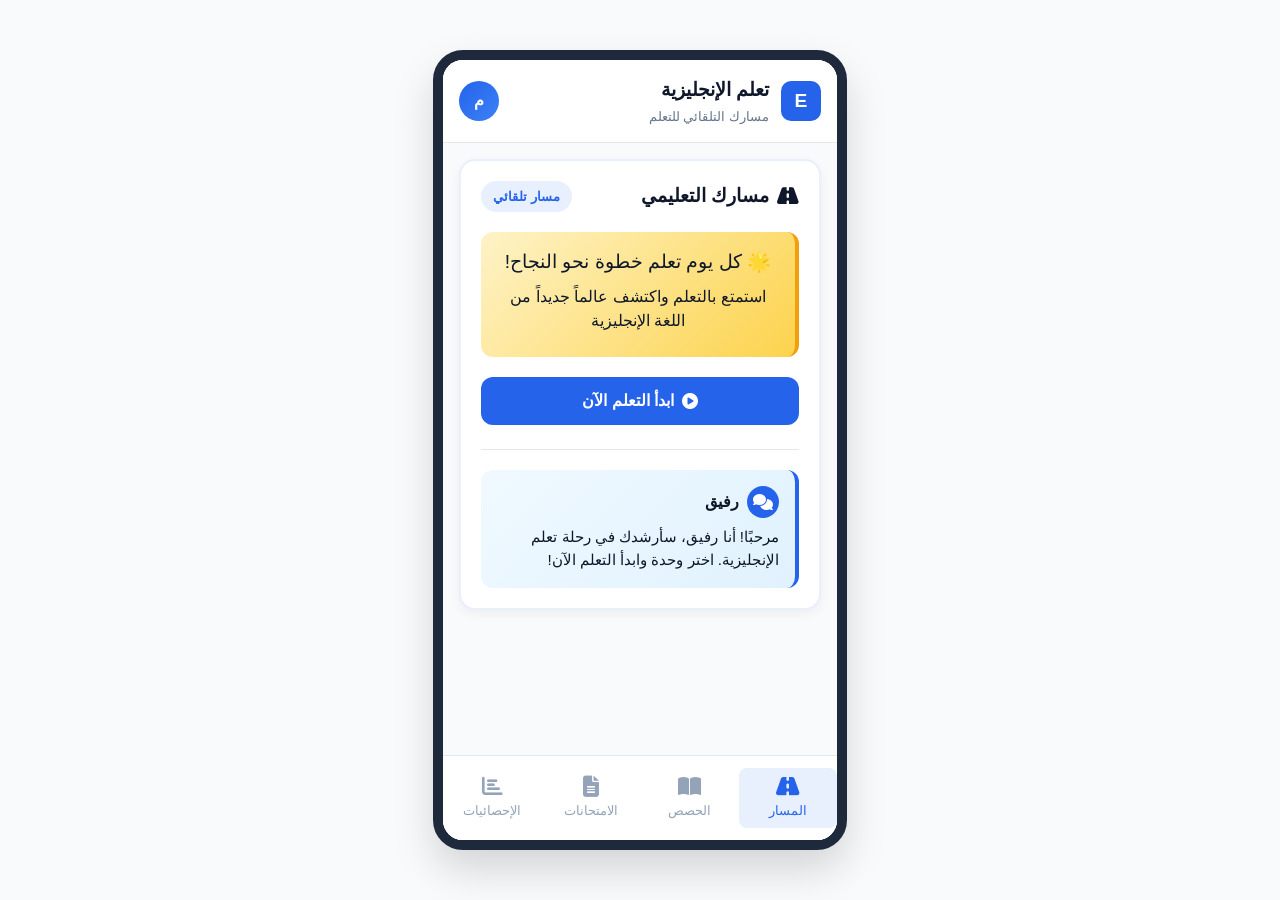
==== index.html @ 29ded464 "Add files via upload" ====
<!DOCTYPE html>
<html lang="ar" dir="rtl">
<head>
    <meta charset="UTF-8">
    <meta name="viewport" content="width=device-width, initial-scale=1.0">
    <title>منصة تعلم الإنجليزية</title>
    <link rel="stylesheet" href="https://cdnjs.cloudflare.com/ajax/libs/font-awesome/6.4.0/css/all.min.css">
    <link rel="stylesheet" href="style.css">
    <link rel="stylesheet" href="exams.css">
</head>
<body>
    <!-- تطبيق الهاتف الرئيسي -->
    <div class="phone-container">
        <!-- شاشة المسار (الصفحة الرئيسية) -->
        <div id="path-screen" class="screen active">
            <header class="app-header">
                <div class="logo">
                    <div class="logo-icon">E</div>
                    <div class="logo-text">
                        <h1>تعلم الإنجليزية</h1>
                        <p>مسارك التلقائي للتعلم</p>
                    </div>
                </div>
                <div class="user-profile">
                    <div class="user-avatar">م</div>
                </div>
            </header>

            <main class="main-content">
                <div class="card path-card">
                    <div class="path-header">
                        <h2><i class="fas fa-road"></i> مسارك التعليمي</h2>
                        <span class="badge">مسار تلقائي</span>
                    </div>
                    
                    <div class="motivational-message">
                        <p>🌟 كل يوم تعلم خطوة نحو النجاح!</p>
                        <p>استمتع بالتعلم واكتشف عالماً جديداً من اللغة الإنجليزية</p>
                    </div>
                    
                    <button class="btn btn-primary" onclick="openUnitSelector()">
                        <i class="fas fa-play-circle"></i> ابدأ التعلم الآن
                    </button>
                    
                    <div class="guide-container">
                        <div class="guide-card">
                            <div class="guide-header">
                                <div class="guide-icon"><i class="fas fa-comments"></i></div>
                                <h4>رفيق</h4>
                            </div>
                            <p class="guide-message">مرحبًا! أنا رفيق، سأرشدك في رحلة تعلم الإنجليزية. اختر وحدة وابدأ التعلم الآن!</p>
                        </div>
                    </div>
                </div>
            </main>
        </div>

        <!-- شاشة الحصص -->
        <div id="lessons-screen" class="screen">
            <header class="app-header">
                <div class="logo">
                    <div class="logo-icon">E</div>
                    <div class="logo-text">
                        <h1>الحصص التعليمية</h1>
                        <p>اختر الوحدة لعرض الحصص</p>
                    </div>
                </div>
                <button class="btn-icon back-btn" onclick="goBack()">
                    <i class="fas fa-arrow-right"></i>
                </button>
            </header>

            <main class="main-content">
                <div class="units-container">
                    <!-- الوحدة الأولى (مفتوحة افتراضيًا عند الضغط) -->
                    <div class="unit-card" onclick="toggleLessons(this)" data-unit="1">
                        <div class="unit-header">
                            <h3><i class="fas fa-book"></i> الوحدة الأولى: أساسيات اللغة</h3>
                            <span class="unit-status">٣ من ٥ حصص مكتملة</span>
                        </div>
                        <div class="unit-lessons" id="unit-1-lessons">
                            <!-- سيتم ملؤها بالجافاسكريبت -->
                        </div>
                    </div>
                    
                    <div class="unit-card" onclick="toggleLessons(this)" data-unit="2">
                        <div class="unit-header">
                            <h3><i class="fas fa-book"></i> الوحدة الثانية: المحادثة اليومية</h3>
                            <span class="unit-status">مقفلة</span>
                        </div>
                        <div class="unit-lessons" id="unit-2-lessons">
                            <!-- سيتم ملؤها بالجافاسكريبت -->
                        </div>
                    </div>
                    
                    <div class="unit-card" onclick="toggleLessons(this)" data-unit="3">
                        <div class="unit-header">
                            <h3><i class="fas fa-book"></i> الوحدة الثالثة: القواعد الأساسية</h3>
                            <span class="unit-status">مقفلة</span>
                        </div>
                        <div class="unit-lessons" id="unit-3-lessons">
                            <!-- سيتم ملؤها بالجافاسكريبت -->
                        </div>
                    </div>
                </div>
            </main>
        </div>

        <!-- شاشة الإحصائيات -->
        <div id="stats-screen" class="screen">
            <header class="app-header">
                <div class="logo">
                    <div class="logo-icon">E</div>
                    <div class="logo-text">
                        <h1>الإحصائيات</h1>
                        <p>تتبع تقدمك التعليمي</p>
                    </div>
                </div>
                <button class="btn-icon back-btn" onclick="goBack()">
                    <i class="fas fa-arrow-right"></i>
                </button>
            </header>

            <main class="main-content">
                <!-- المؤشر العام للطالب -->
                <div class="card general-stats-card">
                    <h3><i class="fas fa-chart-pie"></i> المؤشر العام</h3>
                    <div class="general-stats-grid">
                        <div class="general-stat-item">
                            <div class="general-stat-icon correct">
                                <i class="fas fa-check-circle"></i>
                            </div>
                            <div class="general-stat-content">
                                <div class="general-stat-value">٨٥</div>
                                <div class="general-stat-label">إجابة صحيحة</div>
                            </div>
                        </div>
                        <div class="general-stat-item">
                            <div class="general-stat-icon wrong">
                                <i class="fas fa-times-circle"></i>
                            </div>
                            <div class="general-stat-content">
                                <div class="general-stat-value">١٥</div>
                                <div class="general-stat-label">إجابة خاطئة</div>
                            </div>
                        </div>
                        <div class="general-stat-item">
                            <div class="general-stat-icon average">
                                <i class="fas fa-percentage"></i>
                            </div>
                            <div class="general-stat-content">
                                <div class="general-stat-value">٨٥٪</div>
                                <div class="general-stat-label">المعدل العام</div>
                            </div>
                        </div>
                        <div class="general-stat-item">
                            <div class="general-stat-icon points">
                                <i class="fas fa-star"></i>
                            </div>
                            <div class="general-stat-content">
                                <div class="general-stat-value">٢٥٠</div>
                                <div class="general-stat-label">النقاط</div>
                            </div>
                        </div>
                    </div>
                </div>

                <!-- تفاصيل القواعد اللغوية -->
                <div class="card grammar-details-card">
                    <div class="card-header-collapsible" onclick="toggleGrammarDetails()">
                        <h3><i class="fas fa-language"></i> تفاصيل القواعد اللغوية</h3>
                        <i class="fas fa-chevron-down collapse-icon rotated" id="grammar-collapse-icon"></i>
                    </div>
                    <div class="grammar-details-content expanded" id="grammar-details-content">
                        <!-- فارغ افتراضياً، سيتم ملؤه ديناميكياً من الجافاسكريبت -->
                        <!-- لا توجد عناصر افتراضياً، سيتم ملؤها ديناميكياً -->
                    </div>
                </div>

                <!-- زر تفريغ الإحصاءات -->
                <div class="card reset-stats-card">
                    <button class="btn btn-danger" onclick="resetAllStats()" style="width: 100%; background: #EF4444; color: white; border: none; padding: 12px; border-radius: 8px; font-size: 1rem; cursor: pointer; display: flex; align-items: center; justify-content: center; gap: 8px;">
                        <i class="fas fa-trash"></i> تفريغ جميع الإحصاءات
                    </button>
                </div>
            </main>
        </div>
        
        <!-- شاشة الامتحانات -->
        <div id="exams-screen" class="screen">
            <header class="app-header">
                <div class="logo">
                    <div class="logo-icon">E</div>
                    <div class="logo-text">
                        <h1>الامتحانات</h1>
                        <p>اختبر معرفتك</p>
                    </div>
                </div>
                <button class="btn-icon back-btn" onclick="goBack()">
                    <i class="fas fa-arrow-right"></i>
                </button>
            </header>

            <main class="main-content">
                <div class="exams-container">
                    <!-- سيتم ملؤها بالجافاسكريبت -->
                </div>
            </main>
        </div>

        <!-- التنقل السفلي -->
        <nav class="bottom-nav">
            <div class="nav-item" onclick="switchScreen('path-screen')">
                <i class="fas fa-road"></i>
                <span>المسار</span>
            </div>
            <div class="nav-item" onclick="switchScreen('lessons-screen')">
                <i class="fas fa-book-open"></i>
                <span>الحصص</span>
            </div>
            <div class="nav-item" onclick="switchScreen('exams-screen')">
                <i class="fas fa-file-alt"></i>
                <span>الامتحانات</span>
            </div>
            <div class="nav-item" onclick="switchScreen('stats-screen')">
                <i class="fas fa-chart-bar"></i>
                <span>الإحصائيات</span>
            </div>
        </nav>

        <!-- نافذة اختيار الوحدة -->
        <div id="unit-modal" class="modal">
            <div class="modal-content">
                <div class="modal-header">
                    <h3>اختر الوحدة</h3>
                    <button class="modal-close" onclick="closeUnitModal()">✕</button>
                </div>
                <div class="units-list">
                    <!-- سيتم ملؤها بالجافاسكريبت -->
                </div>
            </div>
        </div>

        <!-- نافذة اختيار الحصة -->
        <div id="lesson-modal" class="modal">
            <div class="modal-content">
                <div class="modal-header">
                    <h3>اختر الحصة</h3>
                    <button class="modal-close" onclick="closeLessonModal()">✕</button>
                </div>
                <div class="lessons-list">
                    <!-- سيتم ملؤها بالجافاسكريبت -->
                </div>
            </div>
        </div>

        <!-- شاشة عرض الامتحان الفردية -->
        <div id="exam-view-screen" class="screen">
            <header class="app-header">
                <div class="logo">
                    <div class="logo-icon">E</div>
                    <div class="logo-text">
                        <h1>الامتحان</h1>
                        <p id="exam-title-header">عنوان الامتحان</p>
                    </div>
                </div>
                <button class="btn-icon back-btn" onclick="goBack()">
                    <i class="fas fa-arrow-right"></i>
                </button>
            </header>

            <main class="main-content">
                <div class="exam-content">
                    <div class="card">
                        <h3><i class="fas fa-file-alt"></i> أسئلة الامتحان</h3>
                        <div id="exam-questions">
                            <!-- سيتم ملؤها بالجافاسكريبت -->
                        </div>
                        <div class="exam-actions">
                            <button class="btn btn-primary" onclick="submitExam()">
                                <i class="fas fa-check-circle"></i> تسليم الامتحان
                            </button>
                        </div>
                    </div>
                </div>
            </main>
        </div>

        <!-- شاشة عرض الحصة الفردية -->
        <div id="lesson-view-screen" class="screen">
            <header class="app-header">
                <div class="logo">
                    <div class="logo-icon">E</div>
                    <div class="logo-text">
                        <h1>الحصة التعليمية</h1>
                        <p id="lesson-title-header">عنوان الحصة</p>
                    </div>
                </div>
                <button class="btn-icon back-btn" onclick="goBack()">
                    <i class="fas fa-arrow-right"></i>
                </button>
            </header>

            <main class="main-content">
                <div class="lesson-video-container">
                    <iframe id="lesson-iframe" width="100%" height="550" src="" frameborder="0" allow="accelerometer; autoplay; clipboard-write; encrypted-media; gyroscope; picture-in-picture" allowfullscreen></iframe>
                </div>

                <div class="lesson-content">
                    <div class="card">
                        <h3><i class="fas fa-list-check"></i> أسئلة الحصة</h3>
                        <div id="lesson-questions">
                            <!-- سيتم ملؤها بالجافاسكريبت -->
                        </div>
                        <div class="lesson-actions">
                            <button class="btn btn-primary" onclick="submitLesson()">
                                <i class="fas fa-check-circle"></i> تسليم الحصة
                            </button>
                        </div>
                    </div>
                </div>
            </main>
        </div>
    </div>

    <script src="script.js"></script>
</body>
</html>
---- style.css ----
/* ===== CSS Reset ===== */
* {
    margin: 0;
    padding: 0;
    box-sizing: border-box;
}

:root {
    --primary: #2563EB;
    --primary-light: rgba(37, 99, 235, 0.1);
    --success: #22C55E;
    --success-light: rgba(34, 197, 94, 0.1);
    --background: #F8FAFC;
    --card-bg: #FFFFFF;
    --text-primary: #0F172A;
    --text-secondary: #64748B;
    --border: #E2E8F0;
    --inactive: #94A3B8;
    --radius: 16px;
    --button-radius: 12px;
    --shadow: 0 4px 12px rgba(0, 0, 0, 0.05);
    --spacing: 16px;
}

body {
    font-family: -apple-system, BlinkMacSystemFont, 'Segoe UI', 'Noto Sans Arabic', sans-serif;
    background-color: var(--background);
    color: var(--text-primary);
    line-height: 1.5;
    min-height: 100vh;
    display: flex;
    justify-content: center;
    align-items: center;
    padding: 20px;
}

/* ===== هيكل التطبيق ===== */
.phone-container {
    width: 100%;
    max-width: 414px;
    height: 800px;
    background-color: white;
    border-radius: 30px;
    box-shadow: 0 20px 40px rgba(0, 0, 0, 0.15);
    overflow: hidden;
    position: relative;
    border: 10px solid #1e293b;
}

.screen {
    display: none;
    height: 100%;
    flex-direction: column;
    background-color: var(--background);
}

.screen.active {
    display: flex;
}

/* ===== الهيدر ===== */
.app-header {
    display: flex;
    justify-content: space-between;
    align-items: center;
    padding: var(--spacing);
    background-color: white;
    border-bottom: 1px solid var(--border);
}

.logo {
    display: flex;
    align-items: center;
    gap: 12px;
}

.logo-icon {
    width: 40px;
    height: 40px;
    background-color: var(--primary);
    border-radius: 10px;
    display: flex;
    align-items: center;
    justify-content: center;
    color: white;
    font-weight: 700;
    font-size: 1.2rem;
}

.logo-text h1 {
    font-size: 1.2rem;
    color: var(--text-primary);
    margin-bottom: 2px;
}

.logo-text p {
    font-size: 0.8rem;
    color: var(--text-secondary);
    margin-bottom: 0;
}

.user-profile {
    display: flex;
    align-items: center;
}

.user-avatar {
    width: 40px;
    height: 40px;
    border-radius: 50%;
    background: linear-gradient(135deg, var(--primary), #3B82F6);
    color: white;
    display: flex;
    align-items: center;
    justify-content: center;
    font-weight: 600;
}

.btn-icon {
    width: 40px;
    height: 40px;
    border-radius: 50%;
    border: none;
    background-color: var(--primary-light);
    color: var(--primary);
    display: flex;
    align-items: center;
    justify-content: center;
    cursor: pointer;
    font-size: 1.1rem;
}

/* ===== المحتوى الرئيسي ===== */
.main-content {
    flex: 1;
    overflow-y: auto;
    padding: var(--spacing);
    padding-bottom: 80px; /* مساحة للتنقل السفلي */
}

.card {
    background-color: var(--card-bg);
    border-radius: var(--radius);
    padding: 20px;
    margin-bottom: 16px;
    box-shadow: var(--shadow);
    border: 1px solid var(--border);
}

.path-card {
    border: 2px solid var(--primary-light);
}

.path-header {
    display: flex;
    justify-content: space-between;
    align-items: center;
    margin-bottom: 20px;
}

.path-header h2 {
    display: flex;
    align-items: center;
    gap: 8px;
    font-size: 1.2rem;
    margin-bottom: 0;
}

.badge {
    background-color: var(--primary-light);
    color: var(--primary);
    padding: 6px 12px;
    border-radius: 20px;
    font-size: 0.8rem;
    font-weight: 600;
}

.current-progress {
    margin-bottom: 24px;
}

.progress-item {
    margin-bottom: 16px;
    padding-bottom: 16px;
    border-bottom: 1px solid var(--border);
}

.progress-item:last-child {
    border-bottom: none;
    margin-bottom: 0;
    padding-bottom: 0;
}

.label {
    font-size: 0.9rem;
    color: var(--text-secondary);
    display: block;
    margin-bottom: 4px;
}

.value {
    font-size: 1rem;
    font-weight: 600;
    color: var(--text-primary);
}

/* ===== الأزرار ===== */
.btn {
    display: block;
    width: 100%;
    height: 48px;
    border: none;
    border-radius: var(--button-radius);
    font-size: 1rem;
    font-weight: 600;
    cursor: pointer;
    transition: all 0.2s ease;
    display: flex;
    align-items: center;
    justify-content: center;
    gap: 8px;
}

.btn-primary {
    background-color: var(--primary);
    color: white;
    margin: 20px 0;
}

.btn-primary:hover {
    background-color: #1d4ed8;
}

/* ===== مرشد رفيق ===== */
.guide-container {
    margin-top: 24px;
    padding-top: 20px;
    border-top: 1px solid var(--border);
}

.guide-card {
    background: linear-gradient(135deg, #F0F9FF, #E0F2FE);
    border-radius: 12px;
    padding: 16px;
    border-right: 4px solid var(--primary);
}

.guide-header {
    display: flex;
    align-items: center;
    gap: 8px;
    margin-bottom: 8px;
}

.guide-icon {
    width: 32px;
    height: 32px;
    background-color: var(--primary);
    border-radius: 50%;
    display: flex;
    align-items: center;
    justify-content: center;
    color: white;
    font-size: 1rem;
}

.guide-message {
    font-size: 0.95rem;
    color: var(--text-primary);
    line-height: 1.5;
}

/* ===== الإحصائيات السريعة ===== */
.quick-stats {
    display: flex;
    justify-content: space-between;
    background-color: white;
    border-radius: var(--radius);
    padding: 16px;
    margin-top: 16px;
    border: 1px solid var(--border);
}

.stat-item {
    display: flex;
    align-items: center;
    gap: 8px;
    font-weight: 600;
}

.stat-item i {
    color: var(--primary);
}

/* ===== قائمة الوحدات والحصص ===== */
.units-container {
    display: flex;
    flex-direction: column;
    gap: 12px;
}

.unit-card {
    background-color: white;
    border-radius: var(--radius);
    overflow: hidden;
    border: 1px solid var(--border);
    cursor: pointer;
    transition: all 0.3s ease;
}

.unit-card:hover {
    transform: translateY(-2px);
    box-shadow: 0 8px 20px rgba(0, 0, 0, 0.1);
}

.unit-header {
    padding: 16px;
    display: flex;
    justify-content: space-between;
    align-items: center;
    background-color: var(--primary-light);
}

.unit-header h3 {
    display: flex;
    align-items: center;
    gap: 8px;
    font-size: 1rem;
    margin-bottom: 0;
}

.unit-status {
    font-size: 0.8rem;
    color: var(--text-secondary);
    background-color: white;
    padding: 4px 8px;
    border-radius: 12px;
}

.unit-lessons {
    max-height: 0;
    overflow: hidden;
    transition: max-height 0.3s ease;
}

.unit-lessons.expanded {
    max-height: 500px;
}

.lesson-item {
    padding: 16px;
    border-bottom: 1px solid var(--border);
    display: flex;
    justify-content: space-between;
    align-items: flex-start;
    transition: all 0.2s ease;
    cursor: pointer;
}

.lesson-item:hover {
    background-color: var(--primary-light);
    transform: translateX(4px);
}

.lesson-item:last-child {
    border-bottom: none;
}

.lesson-header {
    display: flex;
    justify-content: space-between;
    align-items: center;
    width: 100%;
    margin-bottom: 8px;
    gap: 12px;
}

.lesson-title {
    font-weight: 600;
    display: flex;
    align-items: center;
    gap: 8px;
    color: var(--text-primary);
    flex: 1;
}

.lesson-title i {
    color: var(--primary);
}

.lesson-details {
    width: 100%;
}

.lesson-meta {
    display: flex;
    gap: 12px;
    font-size: 0.85rem;
    color: var(--text-secondary);
    margin-bottom: 8px;
}

.lesson-meta span {
    display: flex;
    align-items: center;
    gap: 4px;
}

.lesson-meta i {
    color: var(--primary);
}

.lesson-questions-preview {
    font-size: 0.8rem;
    color: var(--text-secondary);
    background-color: rgba(37, 99, 235, 0.05);
    padding: 8px;
    border-radius: 6px;
    border-right: 3px solid var(--primary);
    line-height: 1.4;
    margin-top: 4px;
}

.status-completed {
    background-color: var(--success-light);
    color: var(--success);
    padding: 4px 8px;
    border-radius: 12px;
    font-weight: 600;
    font-size: 0.8rem;
}

.status-completed::before {
    content: "✓ ";
    font-weight: bold;
}

.status-current {
    background-color: var(--primary-light);
    color: var(--primary);
    padding: 4px 8px;
    border-radius: 12px;
    font-weight: 600;
    font-size: 0.8rem;
}

.status-current::before {
    content: "► ";
    font-weight: bold;
}

.status-locked {
    background-color: rgba(148, 163, 184, 0.1);
    color: var(--inactive);
    padding: 4px 8px;
    border-radius: 12px;
    font-weight: 600;
    font-size: 0.8rem;
}

.status-locked::before {
    content: "🔒 ";
}

/* ===== شاشة الإحصائيات ===== */
.stats-grid {
    display: grid;
    grid-template-columns: repeat(2, 1fr);
    gap: 12px;
    margin-bottom: 20px;
}

.stat-card {
    background-color: white;
    border-radius: var(--radius);
    padding: 16px;
    text-align: center;
    border: 1px solid var(--border);
}

.stat-icon {
    width: 48px;
    height: 48px;
    border-radius: 12px;
    margin: 0 auto 12px;
    display: flex;
    align-items: center;
    justify-content: center;
    font-size: 1.5rem;
    color: var(--primary);
    background-color: var(--primary-light);
}

.stat-value {
    font-size: 1.8rem;
    font-weight: 700;
    margin-bottom: 4px;
}

.stat-label {
    font-size: 0.9rem;
    color: var(--text-secondary);
    margin-bottom: 8px;
}

.progress-bar {
    height: 6px;
    background-color: rgba(37, 99, 235, 0.1);
    border-radius: 3px;
    overflow: hidden;
    margin-top: 8px;
}

.progress-fill {
    height: 100%;
    background-color: var(--primary);
    border-radius: 3px;
}

.activity-chart {
    margin-top: 16px;
}

.chart-placeholder {
    height: 120px;
    background-color: var(--background);
    border-radius: 8px;
    display: flex;
    align-items: center;
    justify-content: center;
    color: var(--text-secondary);
}

.achievements {
    display: flex;
    flex-direction: column;
    gap: 12px;
    margin-top: 16px;
}

.achievement {
    display: flex;
    align-items: center;
    gap: 12px;
}

.achievement i {
    font-size: 1.5rem;
}

.achievement-completed {
    color: gold;
}

.achievement-locked {
    color: var(--inactive);
}

/* ===== المؤشر العام للطالب ===== */
.general-stats-card {
    border: 2px solid var(--primary-light);
    margin-bottom: 20px;
}

.general-stats-card h3 {
    display: flex;
    align-items: center;
    gap: 8px;
    font-size: 1.1rem;
    margin-bottom: 16px;
    color: var(--text-primary);
}

.general-stats-grid {
    display: grid;
    grid-template-columns: repeat(2, 1fr);
    gap: 12px;
}

.general-stat-item {
    display: flex;
    align-items: center;
    gap: 12px;
    padding: 12px;
    background-color: var(--background);
    border-radius: 12px;
    border: 1px solid var(--border);
}

.general-stat-icon {
    width: 48px;
    height: 48px;
    border-radius: 12px;
    display: flex;
    align-items: center;
    justify-content: center;
    font-size: 1.5rem;
}

.general-stat-icon.correct {
    background-color: rgba(34, 197, 94, 0.1);
    color: var(--success);
}

.general-stat-icon.wrong {
    background-color: rgba(239, 68, 68, 0.1);
    color: #EF4444;
}

.general-stat-icon.average {
    background-color: rgba(59, 130, 246, 0.1);
    color: #3B82F6;
}

.general-stat-icon.points {
    background-color: rgba(245, 158, 11, 0.1);
    color: #F59E0B;
}

.general-stat-content {
    flex: 1;
}

.general-stat-value {
    font-size: 1.5rem;
    font-weight: 700;
    margin-bottom: 2px;
}

.general-stat-label {
    font-size: 0.85rem;
    color: var(--text-secondary);
}

/* ===== تفاصيل القواعد اللغوية ===== */
.grammar-details-card {
    margin-bottom: 20px;
}

.card-header-collapsible {
    display: flex;
    justify-content: space-between;
    align-items: center;
    cursor: pointer;
    padding-bottom: 12px;
    border-bottom: 1px solid var(--border);
}

.card-header-collapsible h3 {
    display: flex;
    align-items: center;
    gap: 8px;
    font-size: 1.1rem;
    margin-bottom: 0;
    color: var(--text-primary);
}

.collapse-icon {
    color: var(--text-secondary);
    transition: transform 0.3s ease;
}

.collapse-icon.rotated {
    transform: rotate(180deg);
}

.grammar-details-content {
    max-height: 0;
    overflow: hidden;
    transition: max-height 0.3s ease;
}

.grammar-details-content.expanded {
    max-height: 500px;
    margin-top: 16px;
}

.grammar-item {
    padding: 12px;
    margin-bottom: 10px;
    background-color: var(--background);
    border-radius: 10px;
    border: 1px solid var(--border);
}

.grammar-item:last-child {
    margin-bottom: 0;
}

.grammar-title {
    font-weight: 600;
    margin-bottom: 8px;
    color: var(--text-primary);
    font-size: 0.95rem;
}

.grammar-stats {
    display: flex;
    justify-content: space-between;
    flex-wrap: wrap;
    gap: 8px;
}

.grammar-stat {
    display: flex;
    align-items: center;
    gap: 4px;
}

.grammar-stat-label {
    font-size: 0.8rem;
    color: var(--text-secondary);
}

.grammar-stat-value {
    font-size: 0.85rem;
    font-weight: 600;
}

.grammar-stat-value.correct {
    color: var(--success);
}

.grammar-stat-value.wrong {
    color: #EF4444;
}

.grammar-stat-value.points {
    color: #F59E0B;
}

/* ===== التنقل السفلي ===== */
.bottom-nav {
    position: absolute;
    bottom: 0;
    left: 0;
    right: 0;
    background-color: white;
    border-top: 1px solid var(--border);
    display: flex;
    justify-content: space-around;
    padding: 12px 0;
    z-index: 100;
}

.nav-item {
    display: flex;
    flex-direction: column;
    align-items: center;
    gap: 4px;
    cursor: pointer;
    color: var(--inactive);
    transition: color 0.2s ease;
    padding: 8px;
    border-radius: 8px;
    flex: 1;
    text-align: center;
}

.nav-item.active {
    color: var(--primary);
    background-color: var(--primary-light);
}

.nav-item i {
    font-size: 1.3rem;
}

.nav-item span {
    font-size: 0.8rem;
    font-weight: 500;
}

/* ===== شاشة الامتحانات ===== */
.exams-container {
    display: flex;
    flex-direction: column;
    gap: 16px;
}

.exam-card {
    background-color: white;
    border-radius: var(--radius);
    padding: 20px;
    border: 1px solid var(--border);
    transition: all 0.3s ease;
}

.exam-card:hover {
    transform: translateY(-4px);
    box-shadow: 0 8px 20px rgba(0, 0, 0, 0.1);
}

.exam-header {
    display: flex;
    justify-content: space-between;
    align-items: flex-start;
    margin-bottom: 12px;
}

.exam-title {
    font-size: 1.1rem;
    font-weight: 600;
    margin-bottom: 8px;
}

.exam-description {
    color: var(--text-secondary);
    font-size: 0.9rem;
    margin-bottom: 16px;
}

.exam-btn {
    width: 100%;
    height: 40px;
    background-color: var(--primary);
    color: white;
    border: none;
    border-radius: var(--button-radius);
    font-weight: 600;
    cursor: pointer;
    transition: background-color 0.2s ease;
}

.exam-btn:hover {
    background-color: #1d4ed8;
}

/* ===== تصميم متجاوب ===== */
@media (max-width: 390px) {
    .phone-container {
        height: 700px;
        border-radius: 25px;
    }
    
    .main-content {
        padding: 14px;
        padding-bottom: 70px;
    }
    
    .stats-grid {
        grid-template-columns: 1fr;
    }
    
    .general-stats-grid {
        grid-template-columns: 1fr;
    }
    
    .general-stat-item {
        padding: 10px;
    }
    
    .general-stat-icon {
        width: 42px;
        height: 42px;
        font-size: 1.3rem;
    }
    
    .general-stat-value {
        font-size: 1.3rem;
    }
}

@media (max-width: 360px) {
    .phone-container {
        height: 650px;
        border-radius: 20px;
    }
    
    .logo-text h1 {
        font-size: 1.1rem;
    }
    
    .path-header h2 {
        font-size: 1.1rem;
    }
    
    .nav-item span {
        font-size: 0.7rem;
    }
}

/* ===== تأثيرات تفاعلية ===== */
.btn:active {
    transform: scale(0.98);
}

.nav-item:active {
    background-color: rgba(37, 99, 235, 0.1);
}

/* ===== الرسالة التحفيزية ===== */
.motivational-message {
    background: linear-gradient(135deg, #FEF3C7, #FCD34D);
    border-radius: 12px;
    padding: 16px;
    margin-bottom: 20px;
    border-right: 4px solid #F59E0B;
    text-align: center;
}

.motivational-message p {
    margin: 8px 0;
    font-size: 1rem;
    color: var(--text-primary);
    font-weight: 500;
}

.motivational-message p:first-child {
    font-size: 1.2rem;
    margin-top: 0;
}

/* ===== النوافذ (Modals) ===== */
.modal {
    display: none;
    position: fixed;
    z-index: 1000;
    left: 0;
    top: 0;
    width: 100%;
    height: 100%;
    background-color: rgba(0, 0, 0, 0.5);
    animation: fadeIn 0.3s ease;
}

.modal.active {
    display: flex;
    justify-content: center;
    align-items: center;
}

.modal-content {
    background-color: white;
    border-radius: 20px;
    box-shadow: 0 10px 40px rgba(0, 0, 0, 0.3);
    width: 90%;
    max-width: 400px;
    max-height: 70vh;
    overflow-y: auto;
    animation: slideUp 0.3s ease;
}

@keyframes slideUp {
    from {
        transform: translateY(50px);
        opacity: 0;
    }
    to {
        transform: translateY(0);
        opacity: 1;
    }
}

.modal-header {
    display: flex;
    justify-content: space-between;
    align-items: center;
    padding: 20px;
    border-bottom: 1px solid var(--border);
    background-color: var(--primary-light);
}

.modal-header h3 {
    margin: 0;
    font-size: 1.2rem;
    color: var(--text-primary);
}

.modal-close {
    background: none;
    border: none;
    font-size: 1.5rem;
    cursor: pointer;
    color: var(--text-secondary);
    width: 32px;
    height: 32px;
    display: flex;
    align-items: center;
    justify-content: center;
    border-radius: 50%;
    transition: background-color 0.2s ease;
}

.modal-close:hover {
    background-color: rgba(37, 99, 235, 0.1);
}

.units-list,
.lessons-list {
    padding: 16px;
    display: flex;
    flex-direction: column;
    gap: 12px;
}

.unit-item,
.lesson-item-modal {
    padding: 16px;
    background-color: var(--background);
    border-radius: 12px;
    border: 2px solid transparent;
    cursor: pointer;
    transition: all 0.2s ease;
    text-align: center;
}

.unit-item:hover,
.lesson-item-modal:hover {
    border-color: var(--primary);
    background-color: var(--primary-light);
    transform: translateY(-2px);
}

.unit-item h4,
.lesson-item-modal h4 {
    margin: 0;
    color: var(--text-primary);
    font-size: 1rem;
}

.unit-item p,
.lesson-item-modal p {
    margin: 4px 0 0 0;
    font-size: 0.85rem;
    color: var(--text-secondary);
}

/* ===== شاشة عرض الحصة الفردية ===== */
.lesson-video-container {
    background: linear-gradient(135deg, #0F172A 0%, #1e293b 100%);
    border-radius: 20px;
    overflow: hidden;
    margin-bottom: 20px;
    box-shadow: 0 15px 40px rgba(37, 99, 235, 0.2);
    padding: 8px;
    position: relative;
}

.lesson-video-container::before {
    content: '';
    position: absolute;
    top: 0;
    left: 0;
    right: 0;
    bottom: 0;
    background: linear-gradient(135deg, rgba(37, 99, 235, 0.1) 0%, transparent 100%);
    border-radius: 16px;
    pointer-events: none;
}

.lesson-video-container iframe {
    display: block;
    width: 100%;
    height: 450px;
    border-radius: 16px;
    border: none;
    position: relative;
    z-index: 1;
}

.lesson-content {
    padding-bottom: 20px;
}

#lesson-questions {
    display: flex;
    flex-direction: column;
    gap: 12px;
}

.question-card {
    background: linear-gradient(135deg, var(--background) 0%, rgba(37, 99, 235, 0.02) 100%);
    border-radius: 12px;
    padding: 16px;
    border: 2px solid var(--border);
    transition: all 0.3s ease;
    margin-bottom: 12px;
}

.question-card:last-child {
    margin-bottom: 0;
}

.question-card:hover {
    border-color: var(--primary);
    box-shadow: 0 4px 12px rgba(37, 99, 235, 0.1);
}

.question-title {
    font-weight: 700;
    margin-bottom: 12px;
    color: var(--primary);
    font-size: 1.05rem;
    display: flex;
    align-items: center;
    gap: 8px;
}

.question-options {
    display: flex;
    flex-direction: column;
    gap: 8px;
}

.option-label {
    display: flex;
    align-items: center;
    padding: 10px 12px;
    background-color: white;
    border-radius: 8px;
    border: 1px solid var(--border);
    cursor: pointer;
    transition: all 0.2s ease;
    width: 100%;
    box-sizing: border-box;
    user-select: none;
}

.option-label:hover {
    border-color: var(--primary);
    background-color: var(--primary-light);
}

.option-label input {
    margin-left: 8px;
    cursor: pointer;
    flex-shrink: 0;
    width: 18px;
    height: 18px;
}

.option-label span {
    flex: 1;
    text-align: right;
    color: var(--text-color);
    font-size: 0.95rem;
    cursor: pointer;
}

.option-label input:checked {
    accent-color: var(--primary);
}

/* ===== تصميم ملخص نتائج الحصة ===== */
/* CSS محذوفة - لم نعد نستخدم ملخص النتائج */

/* ===== زر التسليم وإجراءات الحصة ===== */
.lesson-actions {
    display: flex;
    gap: 12px;
    margin-top: 24px;
    padding-top: 20px;
    border-top: 2px solid var(--border);
}

.lesson-actions .btn {
    flex: 1;
    background: linear-gradient(135deg, var(--primary), #3B82F6);
    color: white;
    border: none;
    padding: 16px 24px;
    font-size: 1.1rem;
    font-weight: 700;
    border-radius: 12px;
    cursor: pointer;
    transition: all 0.3s ease;
    display: flex;
    align-items: center;
    justify-content: center;
    gap: 10px;
    box-shadow: 0 4px 15px rgba(37, 99, 235, 0.3);
    position: relative;
    overflow: hidden;
}

.lesson-actions .btn::before {
    content: '';
    position: absolute;
    top: 0;
    left: -100%;
    width: 100%;
    height: 100%;
    background: rgba(255, 255, 255, 0.2);
    transition: left 0.3s ease;
}

.lesson-actions .btn:hover::before {
    left: 100%;
}

.lesson-actions .btn:hover {
    transform: translateY(-3px);
    box-shadow: 0 10px 30px rgba(37, 99, 235, 0.5);
}

.lesson-actions .btn:active {
    transform: translateY(-1px);
    box-shadow: 0 5px 15px rgba(37, 99, 235, 0.3);
}

.lesson-actions .btn i {
    font-size: 1.3rem;
    position: relative;
    z-index: 1;
}

/* ===== تحسينات شاشة الحصة الفردية ===== */
.lesson-video-container {
    background: linear-gradient(135deg, #F0F9FF, #E0F2FE);
    aspect-ratio: 16 / 9;
    border-radius: 20px;
    overflow: hidden;
    box-shadow: 0 10px 30px rgba(37, 99, 235, 0.15);
}

.lesson-video-container iframe {
    width: 100%;
    height: 100%;
    border: none;
}

.lesson-content .card {
    border-top: 4px solid var(--primary);
}

#lesson-questions .question-card {
    border-left: 5px solid var(--primary);
    transition: all 0.3s ease;
    box-shadow: 0 2px 8px rgba(37, 99, 235, 0.1);
}

#lesson-questions .question-card:hover {
    box-shadow: 0 8px 20px rgba(37, 99, 235, 0.15);
    transform: translateX(4px);
}

#lesson-questions .question-title::before {
    content: '❓';
    margin-right: 4px;
}

.question-options .option-label:checked {
    border-color: var(--primary);
    background-color: var(--primary-light);
    border-width: 2px;
}

/* ===== الانتقالات ===== */
.screen {
    animation: fadeIn 0.3s ease;
}

@keyframes fadeIn {
    from { opacity: 0; }
    to { opacity: 1; }
}

/* ===== نتائج الإجابات ===== */
.answer-result {
    margin-top: 16px;
    padding: 12px;
    border-radius: 10px;
    font-weight: 600;
    display: flex;
    flex-direction: column;
    gap: 8px;
    animation: slideDown 0.3s ease;
}

@keyframes slideDown {
    from {
        opacity: 0;
        transform: translateY(-10px);
    }
    to {
        opacity: 1;
        transform: translateY(0);
    }
}

.answer-result.correct {
    background-color: rgba(34, 197, 94, 0.1);
    border-left: 4px solid var(--success);
    color: var(--success);
}

.answer-result.correct i {
    color: var(--success);
    font-size: 1.2rem;
}

.answer-result.incorrect {
    background-color: rgba(239, 68, 68, 0.1);
    border-left: 4px solid #EF4444;
    color: #EF4444;
}

.answer-result.incorrect i {
    color: #EF4444;
    font-size: 1.1rem;
}

.wrong-mark {
    display: flex;
    align-items: center;
    gap: 6px;
}

.correct-answer {
    display: flex;
    align-items: center;
    gap: 6px;
    color: var(--success);
    font-weight: 700;
    background-color: rgba(34, 197, 94, 0.15);
    padding: 8px;
    border-radius: 6px;
    margin-top: 4px;
}

.correct-answer i {
    color: var(--success);
}

.correct-answer strong {
    color: var(--success);
}

.answer-result.unanswered {
    background-color: rgba(148, 163, 184, 0.1);
    border-left: 4px solid var(--inactive);
    color: var(--inactive);
}

.answer-result.unanswered i {
    color: var(--inactive);
}

/* ===== تصميم النتائج المضمنة تحت كل سؤال ===== */
.answer-result-inline {
    padding: 8px 12px;
    margin-top: 8px;
    border-radius: 8px;
    font-size: 0.85rem;
    font-weight: 500;
    display: flex;
    flex-direction: column;
    gap: 4px;
}

.answer-result-inline.correct-inline {
    background-color: rgba(34, 197, 94, 0.15);
    color: var(--success);
    border-left: 3px solid var(--success);
    padding-right: 12px;
}

.answer-result-inline.wrong-inline {
    background-color: rgba(239, 68, 68, 0.15);
    color: #EF4444;
    border-left: 3px solid #EF4444;
    padding-right: 12px;
}

.correct-answer-inline {
    font-size: 0.75rem;
    margin-top: 4px;
    padding-top: 4px;
    border-top: 1px solid rgba(239, 68, 68, 0.2);
    color: var(--text-secondary);
}

/* ===== تصميم ملخص نتائج الامتحان المضغوط ===== */
.exam-summary {
    background: linear-gradient(135deg, #f0f9ff 0%, #f3e8ff 100%);
    border-radius: 12px;
    padding: 16px;
    margin-top: 24px;
    border: 2px solid #e0e7ff;
    box-shadow: 0 8px 20px rgba(0, 0, 0, 0.08);
}

.summary-header {
    text-align: center;
    margin-bottom: 12px;
}

.summary-header h4 {
    font-size: 1.1rem;
    color: var(--primary);
    display: flex;
    align-items: center;
    justify-content: center;
    gap: 6px;
    margin: 0;
}

.summary-stats {
    display: grid;
    grid-template-columns: repeat(3, 1fr);
    gap: 8px;
}

.summary-stat {
    display: flex;
    flex-direction: column;
    align-items: center;
    padding: 8px;
    background: white;
    border-radius: 8px;
    border: 1px solid #e0e7ff;
}

.summary-stat .stat-label {
    font-size: 0.75rem;
    color: var(--text-secondary);
    font-weight: 500;
}

.summary-stat .stat-value {
    font-size: 1.3rem;
    font-weight: 700;
    margin-top: 4px;
}

.summary-stat .correct-value {
    color: var(--success);
}

.summary-stat .wrong-value {
    color: #EF4444;
}

.summary-stat .percent-value {
    color: var(--primary);
}

/* قائمة مفصّلة لنتائج كل سؤال */
.exam-summary-list {
    margin-top: 14px;
    display: flex;
    flex-direction: column;
    gap: 6px;
}

.exam-summary-item {
    background: #ffffff;
    border: 1px solid rgba(16,24,40,0.04);
    padding: 8px 10px;
    border-radius: 8px;
    font-size: 0.95rem;
    text-align: right;
    color: var(--text-color);
}

.exam-summary-item.correct-item {
    border-left: 4px solid var(--success);
}

.exam-summary-item.wrong-item {
    border-left: 4px solid #EF4444;
}

/* ===== تصميم ملخص نتائج الامتحان ===== */
/* CSS محذوفة - لم نعد نستخدم ملخص النتائج للامتحان */

.result-item {
    display: flex;
    flex-direction: column;
    align-items: center;
    justify-content: center;
    gap: 8px;
    padding: 12px;
    border-radius: 8px;
    font-size: 0.9rem;
    cursor: pointer;
    transition: all 0.3s ease;
}

.result-item.correct-result {
    background-color: rgba(34, 197, 94, 0.1);
    border: 2px solid var(--success);
}

.result-item.correct-result:hover {
    background-color: rgba(34, 197, 94, 0.2);
    transform: translateY(-2px);
}

.result-item.wrong-result {
    background-color: rgba(239, 68, 68, 0.1);
    border: 2px solid #EF4444;
}

.result-item.wrong-result:hover {
    background-color: rgba(239, 68, 68, 0.2);
    transform: translateY(-2px);
}

.result-number {
    font-weight: 700;
    font-size: 1rem;
    color: var(--text-color);
}

.result-status {
    display: flex;
    align-items: center;
    gap: 4px;
    font-weight: 600;
}

.result-item.correct-result .result-status {
    color: var(--success);
}

.result-item.wrong-result .result-status {
    color: #EF4444;
}

.result-content {
    display: flex;
    flex-direction: column;
    gap: 8px;
    text-align: right;
}

.result-answer {
    font-size: 0.85rem;
    color: var(--text-secondary);
    line-height: 1.4;
}

.results-message {
    text-align: center;
    padding: 16px;
    background: white;
    border-radius: 12px;
    font-size: 1.1rem;
    font-weight: 600;
    color: var(--primary);
    border: 2px solid #e0e7ff;
}

/* ===== تصميم شاشة الامتحان ===== */
.exam-content {
    display: flex;
    flex-direction: column;
    gap: 16px;
}

.exam-actions {
    display: flex;
    gap: 12px;
    margin-top: 16px;
}

.exam-actions .btn {
    width: 100%;
    padding: 16px 24px;
    background: linear-gradient(135deg, #2563EB, #3B82F6);
    border-radius: 12px;
    box-shadow: 0 4px 15px rgba(37, 99, 235, 0.3);
    transition: all 0.3s ease;
    border: none;
    color: white;
    font-weight: 600;
    cursor: pointer;
    display: flex;
    align-items: center;
    justify-content: center;
    gap: 8px;
    font-size: 1rem;
}

.exam-actions .btn:hover {
    transform: translateY(-3px);
    box-shadow: 0 10px 30px rgba(37, 99, 235, 0.5);
}

.exam-actions .btn:active {
    transform: translateY(-1px);
}

.exam-actions .btn::before {
    content: '';
    position: absolute;
    top: 0;
    left: 0;
    right: 0;
    bottom: 0;
    background: linear-gradient(90deg, transparent, rgba(255, 255, 255, 0.3), transparent);
    border-radius: 12px;
    animation: shine 3s infinite;
}
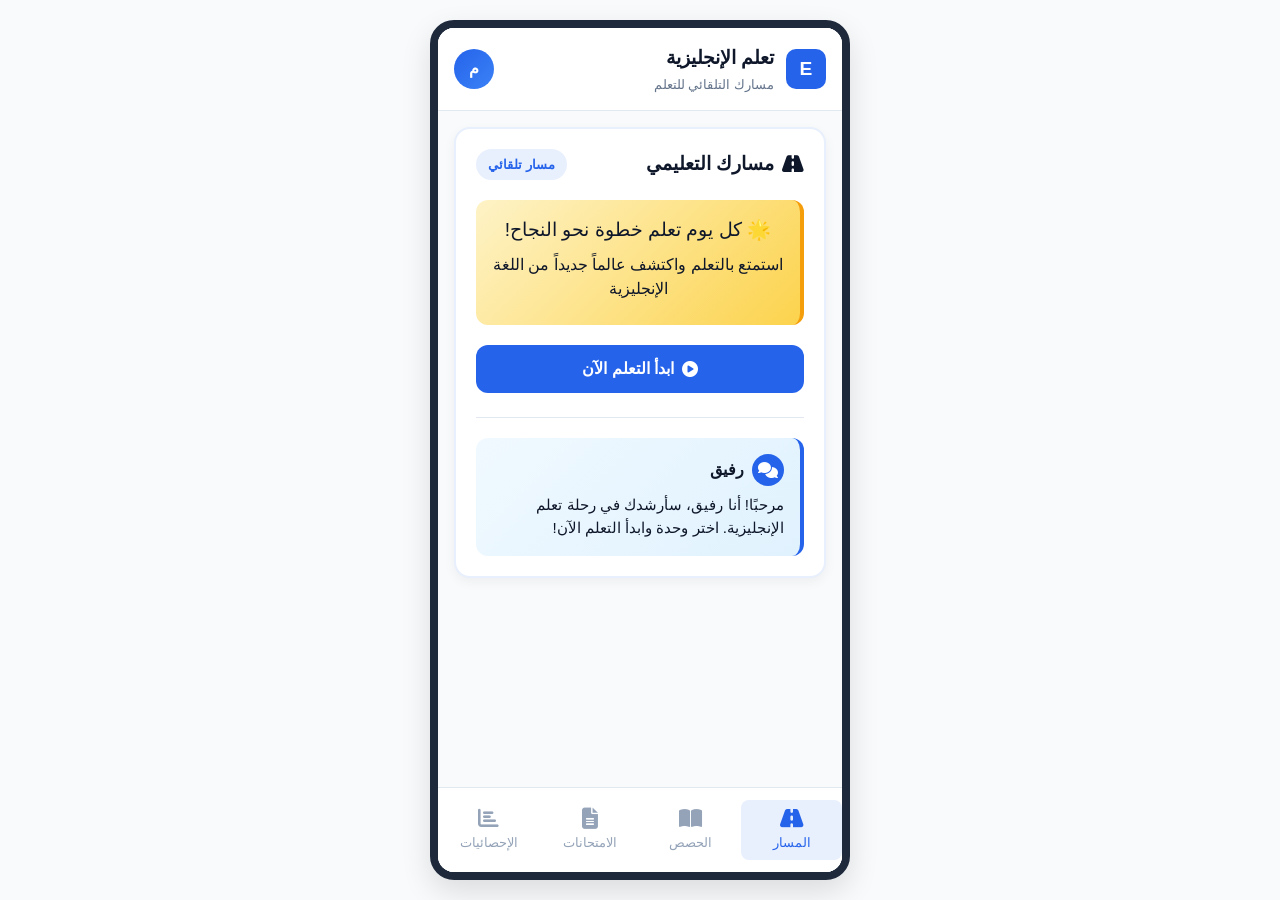
==== commit b631aafa: "Add files via upload" ====
--- a/index.html
+++ b/index.html
@@ -303,7 +303,7 @@
 
             <main class="main-content">
                 <div class="lesson-video-container">
-                    <iframe id="lesson-iframe" width="100%" height="550" src="" frameborder="0" allow="accelerometer; autoplay; clipboard-write; encrypted-media; gyroscope; picture-in-picture" allowfullscreen></iframe>
+                    <iframe id="lesson-iframe" width="100%" src="" frameborder="0" allow="accelerometer; autoplay; clipboard-write; encrypted-media; gyroscope; picture-in-picture" allowfullscreen></iframe>
                 </div>
 
                 <div class="lesson-content">
--- a/style.css
+++ b/style.css
@@ -37,14 +37,16 @@
 /* ===== هيكل التطبيق ===== */
 .phone-container {
     width: 100%;
-    max-width: 414px;
-    height: 800px;
+    max-width: 420px;
+    /* Use viewport-aware height so the container fits most phones */
+    height: calc(100vh - 40px);
+    max-height: 900px;
     background-color: white;
-    border-radius: 30px;
-    box-shadow: 0 20px 40px rgba(0, 0, 0, 0.15);
+    border-radius: 24px;
+    box-shadow: 0 12px 30px rgba(0, 0, 0, 0.12);
     overflow: hidden;
     position: relative;
-    border: 10px solid #1e293b;
+    border: 8px solid #1e293b;
 }
 
 .screen {
@@ -56,6 +58,17 @@
 
 .screen.active {
     display: flex;
+}
+
+/* أنيميشن انتقال عند فتح الحصة */
+.lesson-transition {
+    animation: lessonEnter 0.55s ease forwards;
+}
+
+@keyframes lessonEnter {
+    0% { transform: translateY(10px); opacity: 0; }
+    60% { transform: translateY(-6px); opacity: 0.9; }
+    100% { transform: translateY(0); opacity: 1; }
 }
 
 /* ===== الهيدر ===== */
@@ -135,7 +148,7 @@
     flex: 1;
     overflow-y: auto;
     padding: var(--spacing);
-    padding-bottom: 80px; /* مساحة للتنقل السفلي */
+    padding-bottom: 100px; /* مساحة للتنقل السفلي */
 }
 
 .card {
@@ -366,6 +379,14 @@
     border-bottom: none;
 }
 
+/* تمييز الحصة الأخيرة عندما يعود المستخدم للمسار */
+.lesson-item.highlight {
+    box-shadow: 0 10px 30px rgba(37, 99, 235, 0.12);
+    transform: translateX(6px);
+    border-left: 4px solid var(--primary);
+    background-color: rgba(37, 99, 235, 0.04);
+}
+
 .lesson-header {
     display: flex;
     justify-content: space-between;
@@ -1049,10 +1070,20 @@
     pointer-events: none;
 }
 
+.lesson-video-container {
+    width: 100%;
+    height: 52vh;
+    max-height: 520px;
+    min-height: 260px;
+    display: block;
+    margin-bottom: 16px;
+    background-color: #000;
+}
+
 .lesson-video-container iframe {
     display: block;
     width: 100%;
-    height: 450px;
+    height: 100%;
     border-radius: 16px;
     border: none;
     position: relative;
@@ -1593,4 +1624,59 @@
     background: linear-gradient(90deg, transparent, rgba(255, 255, 255, 0.3), transparent);
     border-radius: 12px;
     animation: shine 3s infinite;
+}
+
+/* ===== التحسينات المتجاوبة للشاشات الصغيرة (الهاتف) ===== */
+@media (max-width: 420px), (max-height: 820px) {
+    :root {
+        --spacing: 12px;
+        --radius: 14px;
+        --button-radius: 10px;
+    }
+
+    body {
+        padding: 10px;
+    }
+
+    .phone-container {
+        border-radius: 18px;
+        height: calc(100vh - 20px);
+        max-height: none;
+    }
+
+    .app-header {
+        padding: 10px;
+    }
+
+    .logo-text h1 { font-size: 1rem; }
+    .logo-text p { font-size: 0.75rem; }
+
+    .main-content { padding: 12px; padding-bottom: 110px; }
+
+    .card { padding: 14px; border-radius: 12px; }
+
+    .btn { height: 44px; font-size: 0.95rem; }
+
+    .general-stat-value { font-size: 1.25rem; }
+
+    /* responsive iframe/video used in lesson view - make larger on phones */
+    .lesson-video-container { height: 56vh; min-height: 260px; }
+    #lesson-iframe { width: 100%; height: 100%; border-radius: 10px; }
+
+    /* ensure question cards have comfortable spacing on small screens */
+    .question-card { padding: 12px; margin-bottom: 10px; }
+    .question-text, .question-title { font-size: 0.95rem; }
+    .question-options { gap: 8px; }
+    .option-label { padding: 10px; font-size: 0.95rem; }
+
+    .bottom-nav { padding: 8px 6px; }
+    .nav-item i { font-size: 1.15rem; }
+
+    .exam-actions .btn { padding: 12px; font-size: 0.95rem; }
+}
+
+/* landscape small adjustments */
+@media (orientation: landscape) and (max-width: 900px) {
+    .phone-container { height: calc(100vh - 10px); }
+    .main-content { padding-bottom: 80px; }
 }
